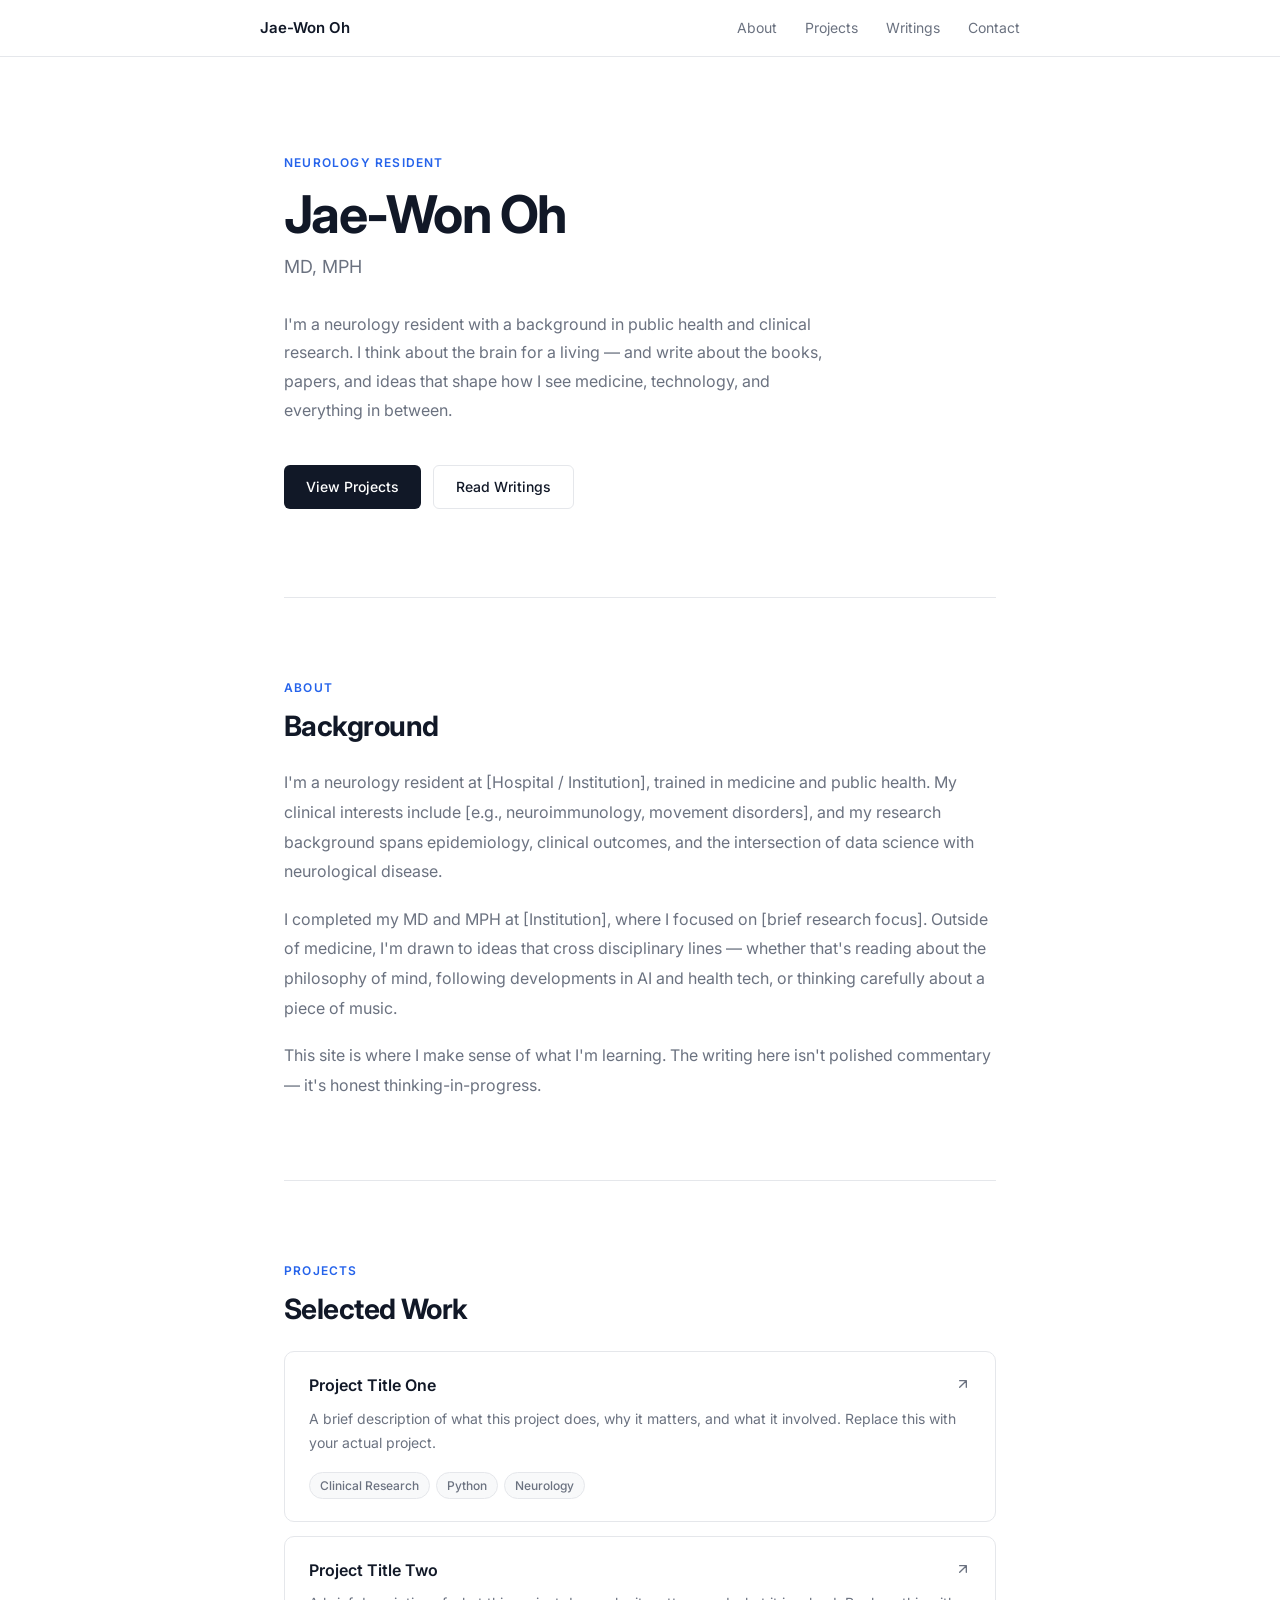
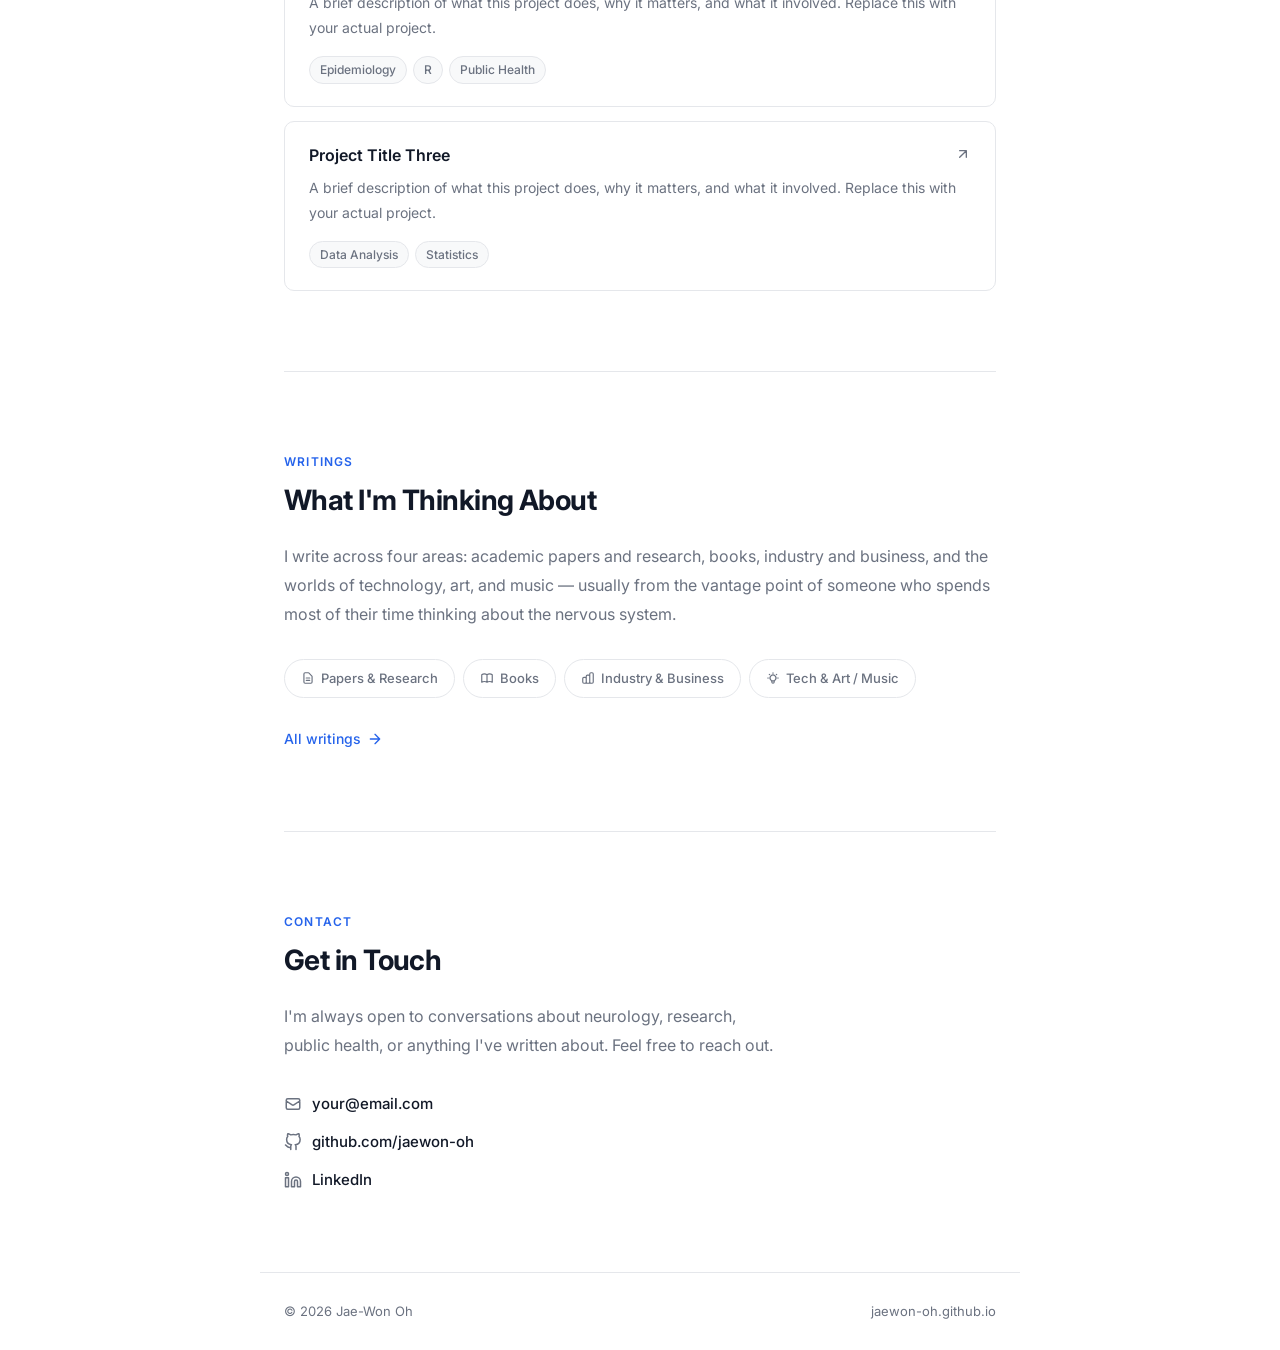
==== index.html @ 07d34c9f "Initial site launch Co-Authored-By: Claude Sonnet 4.6 <noreply@anthropic.com>" ====
<!DOCTYPE html>
<html lang="en">
<head>
  <meta charset="UTF-8">
  <meta name="viewport" content="width=device-width, initial-scale=1.0">
  <title>Jae-Won Oh — Neurology Resident</title>
  <meta name="description" content="Personal website of Jae-Won Oh, MD, MPH — Neurology Resident. Writing about medicine, research, and ideas.">
  <link rel="preconnect" href="https://fonts.googleapis.com">
  <link rel="preconnect" href="https://fonts.gstatic.com" crossorigin>
  <link href="https://fonts.googleapis.com/css2?family=Inter:wght@400;500;600;700&display=swap" rel="stylesheet">
  <link rel="stylesheet" href="css/style.css">
</head>
<body>

  <!-- ===== Navigation ===== -->
  <nav>
    <div class="nav-inner">
      <a href="#hero" class="nav-name">Jae-Won Oh</a>
      <ul class="nav-links">
        <li><a href="#about">About</a></li>
        <li><a href="#projects">Projects</a></li>
        <li><a href="writings/">Writings</a></li>
        <li><a href="#contact">Contact</a></li>
      </ul>
    </div>
  </nav>

  <main>

    <!-- ===== Hero ===== -->
    <section id="hero">
      <p class="hero-label">Neurology Resident</p>
      <h1 class="hero-name">Jae-Won Oh</h1>
      <p class="hero-title">MD, MPH</p>
      <p class="hero-bio">
        I'm a neurology resident with a background in public health and clinical research.
        I think about the brain for a living — and write about the books, papers, and ideas
        that shape how I see medicine, technology, and everything in between.
      </p>
      <div class="hero-links">
        <a href="#projects" class="btn btn-primary">View Projects</a>
        <a href="writings/" class="btn btn-secondary">Read Writings</a>
      </div>
    </section>

    <!-- ===== About ===== -->
    <section id="about">
      <p class="section-label">About</p>
      <h2 class="section-title">Background</h2>
      <div class="about-text">
        <p>
          I'm a neurology resident at [Hospital / Institution], trained in medicine and public health.
          My clinical interests include [e.g., neuroimmunology, movement disorders], and my research
          background spans epidemiology, clinical outcomes, and the intersection of data science
          with neurological disease.
        </p>
        <p>
          I completed my MD and MPH at [Institution], where I focused on [brief research focus].
          Outside of medicine, I'm drawn to ideas that cross disciplinary lines — whether that's
          reading about the philosophy of mind, following developments in AI and health tech,
          or thinking carefully about a piece of music.
        </p>
        <p>
          This site is where I make sense of what I'm learning. The writing here isn't polished
          commentary — it's honest thinking-in-progress.
        </p>
      </div>
    </section>

    <!-- ===== Projects ===== -->
    <section id="projects">
      <p class="section-label">Projects</p>
      <h2 class="section-title">Selected Work</h2>
      <div class="projects-grid">

        <a href="#" class="project-card">
          <div class="project-header">
            <span class="project-title">Project Title One</span>
            <svg class="project-arrow" width="16" height="16" viewBox="0 0 24 24" fill="none"
              stroke="currentColor" stroke-width="2" stroke-linecap="round" stroke-linejoin="round">
              <path d="M7 17L17 7M17 7H7M17 7v10"/>
            </svg>
          </div>
          <p class="project-desc">
            A brief description of what this project does, why it matters, and what it involved.
            Replace this with your actual project.
          </p>
          <div class="project-tags">
            <span class="tag">Clinical Research</span>
            <span class="tag">Python</span>
            <span class="tag">Neurology</span>
          </div>
        </a>

        <a href="#" class="project-card">
          <div class="project-header">
            <span class="project-title">Project Title Two</span>
            <svg class="project-arrow" width="16" height="16" viewBox="0 0 24 24" fill="none"
              stroke="currentColor" stroke-width="2" stroke-linecap="round" stroke-linejoin="round">
              <path d="M7 17L17 7M17 7H7M17 7v10"/>
            </svg>
          </div>
          <p class="project-desc">
            A brief description of what this project does, why it matters, and what it involved.
            Replace this with your actual project.
          </p>
          <div class="project-tags">
            <span class="tag">Epidemiology</span>
            <span class="tag">R</span>
            <span class="tag">Public Health</span>
          </div>
        </a>

        <a href="#" class="project-card">
          <div class="project-header">
            <span class="project-title">Project Title Three</span>
            <svg class="project-arrow" width="16" height="16" viewBox="0 0 24 24" fill="none"
              stroke="currentColor" stroke-width="2" stroke-linecap="round" stroke-linejoin="round">
              <path d="M7 17L17 7M17 7H7M17 7v10"/>
            </svg>
          </div>
          <p class="project-desc">
            A brief description of what this project does, why it matters, and what it involved.
            Replace this with your actual project.
          </p>
          <div class="project-tags">
            <span class="tag">Data Analysis</span>
            <span class="tag">Statistics</span>
          </div>
        </a>

      </div>
    </section>

    <!-- ===== Writings Preview ===== -->
    <section id="writings">
      <p class="section-label">Writings</p>
      <h2 class="section-title">What I'm Thinking About</h2>
      <p class="writings-intro">
        I write across four areas: academic papers and research, books, industry and business,
        and the worlds of technology, art, and music — usually from the vantage point of
        someone who spends most of their time thinking about the nervous system.
      </p>
      <div class="category-chips">
        <a href="writings/?cat=papers" class="category-chip">
          <svg width="14" height="14" viewBox="0 0 24 24" fill="none" stroke="currentColor"
            stroke-width="2" stroke-linecap="round" stroke-linejoin="round">
            <path d="M9 12h6m-6 4h6m2 5H7a2 2 0 01-2-2V5a2 2 0 012-2h5.586a1 1 0 01.707.293l5.414 5.414a1 1 0 01.293.707V19a2 2 0 01-2 2z"/>
          </svg>
          Papers &amp; Research
        </a>
        <a href="writings/?cat=books" class="category-chip">
          <svg width="14" height="14" viewBox="0 0 24 24" fill="none" stroke="currentColor"
            stroke-width="2" stroke-linecap="round" stroke-linejoin="round">
            <path d="M12 6.253v13m0-13C10.832 5.477 9.246 5 7.5 5S4.168 5.477 3 6.253v13C4.168 18.477 5.754 18 7.5 18s3.332.477 4.5 1.253m0-13C13.168 5.477 14.754 5 16.5 5c1.747 0 3.332.477 4.5 1.253v13C19.832 18.477 18.247 18 16.5 18c-1.746 0-3.332.477-4.5 1.253"/>
          </svg>
          Books
        </a>
        <a href="writings/?cat=industry" class="category-chip">
          <svg width="14" height="14" viewBox="0 0 24 24" fill="none" stroke="currentColor"
            stroke-width="2" stroke-linecap="round" stroke-linejoin="round">
            <path d="M9 19v-6a2 2 0 00-2-2H5a2 2 0 00-2 2v6a2 2 0 002 2h2a2 2 0 002-2zm0 0V9a2 2 0 012-2h2a2 2 0 012 2v10m-6 0a2 2 0 002 2h2a2 2 0 002-2m0 0V5a2 2 0 012-2h2a2 2 0 012 2v14a2 2 0 01-2 2h-2a2 2 0 01-2-2z"/>
          </svg>
          Industry &amp; Business
        </a>
        <a href="writings/?cat=tech-art" class="category-chip">
          <svg width="14" height="14" viewBox="0 0 24 24" fill="none" stroke="currentColor"
            stroke-width="2" stroke-linecap="round" stroke-linejoin="round">
            <path d="M9.663 17h4.673M12 3v1m6.364 1.636l-.707.707M21 12h-1M4 12H3m3.343-5.657l-.707-.707m2.828 9.9a5 5 0 117.072 0l-.548.547A3.374 3.374 0 0014 18.469V19a2 2 0 11-4 0v-.531c0-.895-.356-1.754-.988-2.386l-.548-.547z"/>
          </svg>
          Tech &amp; Art / Music
        </a>
      </div>
      <a href="writings/" class="see-all-link">
        All writings
        <svg width="16" height="16" viewBox="0 0 24 24" fill="none" stroke="currentColor"
          stroke-width="2" stroke-linecap="round" stroke-linejoin="round">
          <path d="M5 12h14M12 5l7 7-7 7"/>
        </svg>
      </a>
    </section>

    <!-- ===== Contact ===== -->
    <section id="contact">
      <p class="section-label">Contact</p>
      <h2 class="section-title">Get in Touch</h2>
      <p class="contact-intro">
        I'm always open to conversations about neurology, research, public health,
        or anything I've written about. Feel free to reach out.
      </p>
      <div class="contact-links">
        <a href="mailto:your@email.com" class="contact-link">
          <svg width="18" height="18" viewBox="0 0 24 24" fill="none" stroke="currentColor"
            stroke-width="2" stroke-linecap="round" stroke-linejoin="round">
            <path d="M3 8l7.89 5.26a2 2 0 002.22 0L21 8M5 19h14a2 2 0 002-2V7a2 2 0 00-2-2H5a2 2 0 00-2 2v10a2 2 0 002 2z"/>
          </svg>
          your@email.com
        </a>
        <a href="https://github.com/jaewon-oh" target="_blank" rel="noopener" class="contact-link">
          <svg width="18" height="18" viewBox="0 0 24 24" fill="none" stroke="currentColor"
            stroke-width="2" stroke-linecap="round" stroke-linejoin="round">
            <path d="M9 19c-5 1.5-5-2.5-7-3m14 6v-3.87a3.37 3.37 0 00-.94-2.61c3.14-.35 6.44-1.54 6.44-7A5.44 5.44 0 0020 4.77 5.07 5.07 0 0019.91 1S18.73.65 16 2.48a13.38 13.38 0 00-7 0C6.27.65 5.09 1 5.09 1A5.07 5.07 0 005 4.77a5.44 5.44 0 00-1.5 3.78c0 5.42 3.3 6.61 6.44 7A3.37 3.37 0 009 18.13V22"/>
          </svg>
          github.com/jaewon-oh
        </a>
        <a href="https://linkedin.com/in/your-profile" target="_blank" rel="noopener" class="contact-link">
          <svg width="18" height="18" viewBox="0 0 24 24" fill="none" stroke="currentColor"
            stroke-width="2" stroke-linecap="round" stroke-linejoin="round">
            <path d="M16 8a6 6 0 016 6v7h-4v-7a2 2 0 00-2-2 2 2 0 00-2 2v7h-4v-7a6 6 0 016-6z"/>
            <rect x="2" y="9" width="4" height="12"/>
            <circle cx="4" cy="4" r="2"/>
          </svg>
          LinkedIn
        </a>
      </div>
    </section>

  </main>

  <footer>
    <span>© 2026 Jae-Won Oh</span>
    <a href="https://jaewon-oh.github.io">jaewon-oh.github.io</a>
  </footer>

  <script src="js/main.js"></script>
</body>
</html>
---- css/style.css ----
/* =========================================
   Reset & Variables
   ========================================= */
*, *::before, *::after {
  box-sizing: border-box;
  margin: 0;
  padding: 0;
}

:root {
  --bg: #ffffff;
  --bg-alt: #f8f9fa;
  --text: #111827;
  --text-muted: #6b7280;
  --accent: #2563eb;
  --border: #e5e7eb;
  --max-width: 760px;
}

html {
  scroll-behavior: smooth;
}

body {
  font-family: 'Inter', -apple-system, BlinkMacSystemFont, 'Segoe UI', sans-serif;
  background: var(--bg);
  color: var(--text);
  font-size: 16px;
  line-height: 1.6;
  -webkit-font-smoothing: antialiased;
}

/* =========================================
   Navigation
   ========================================= */
nav {
  position: sticky;
  top: 0;
  z-index: 100;
  background: rgba(255, 255, 255, 0.92);
  backdrop-filter: blur(10px);
  -webkit-backdrop-filter: blur(10px);
  border-bottom: 1px solid var(--border);
  padding: 0 24px;
}

.nav-inner {
  max-width: var(--max-width);
  margin: 0 auto;
  display: flex;
  align-items: center;
  justify-content: space-between;
  height: 56px;
}

.nav-name {
  font-weight: 600;
  font-size: 15px;
  color: var(--text);
  text-decoration: none;
  letter-spacing: -0.01em;
}

.nav-links {
  display: flex;
  gap: 28px;
  list-style: none;
}

.nav-links a {
  font-size: 14px;
  color: var(--text-muted);
  text-decoration: none;
  transition: color 0.15s;
}

.nav-links a:hover,
.nav-links a.active {
  color: var(--text);
}

/* =========================================
   Page Container
   ========================================= */
main {
  max-width: var(--max-width);
  margin: 0 auto;
  padding: 0 24px;
}

section {
  padding: 80px 0;
  border-bottom: 1px solid var(--border);
}

section:last-child {
  border-bottom: none;
}

/* =========================================
   Hero
   ========================================= */
#hero {
  padding-top: 96px;
  padding-bottom: 88px;
}

.hero-label {
  font-size: 12px;
  font-weight: 600;
  color: var(--accent);
  text-transform: uppercase;
  letter-spacing: 0.1em;
  margin-bottom: 16px;
}

.hero-name {
  font-size: 52px;
  font-weight: 700;
  line-height: 1.05;
  letter-spacing: -0.03em;
  margin-bottom: 10px;
  color: var(--text);
}

.hero-title {
  font-size: 18px;
  font-weight: 400;
  color: var(--text-muted);
  margin-bottom: 28px;
}

.hero-bio {
  font-size: 16px;
  color: var(--text-muted);
  max-width: 540px;
  line-height: 1.8;
  margin-bottom: 40px;
}

.hero-links {
  display: flex;
  gap: 12px;
  flex-wrap: wrap;
}

/* =========================================
   Buttons
   ========================================= */
.btn {
  display: inline-flex;
  align-items: center;
  gap: 6px;
  padding: 10px 22px;
  border-radius: 6px;
  font-size: 14px;
  font-weight: 500;
  text-decoration: none;
  transition: all 0.15s;
  cursor: pointer;
  border: none;
}

.btn-primary {
  background: var(--text);
  color: #fff;
}

.btn-primary:hover {
  background: #1f2937;
}

.btn-secondary {
  background: transparent;
  color: var(--text);
  border: 1px solid var(--border);
}

.btn-secondary:hover {
  border-color: #9ca3af;
  background: var(--bg-alt);
}

/* =========================================
   Section Labels & Titles
   ========================================= */
.section-label {
  font-size: 12px;
  font-weight: 600;
  color: var(--accent);
  text-transform: uppercase;
  letter-spacing: 0.1em;
  margin-bottom: 12px;
}

.section-title {
  font-size: 28px;
  font-weight: 700;
  letter-spacing: -0.02em;
  margin-bottom: 24px;
  line-height: 1.25;
}

/* =========================================
   About
   ========================================= */
.about-text p {
  font-size: 16px;
  color: var(--text-muted);
  line-height: 1.85;
  margin-bottom: 18px;
}

.about-text p:last-child {
  margin-bottom: 0;
}

/* =========================================
   Projects
   ========================================= */
.projects-grid {
  display: flex;
  flex-direction: column;
  gap: 14px;
}

.project-card {
  display: block;
  border: 1px solid var(--border);
  border-radius: 10px;
  padding: 22px 24px;
  text-decoration: none;
  color: inherit;
  transition: border-color 0.15s, box-shadow 0.15s;
}

.project-card:hover {
  border-color: #9ca3af;
  box-shadow: 0 2px 10px rgba(0, 0, 0, 0.06);
}

.project-header {
  display: flex;
  align-items: flex-start;
  justify-content: space-between;
  gap: 12px;
  margin-bottom: 10px;
}

.project-title {
  font-size: 16px;
  font-weight: 600;
  color: var(--text);
  line-height: 1.4;
}

.project-arrow {
  color: var(--text-muted);
  flex-shrink: 0;
  margin-top: 2px;
  transition: transform 0.15s;
}

.project-card:hover .project-arrow {
  transform: translate(2px, -2px);
}

.project-desc {
  font-size: 14px;
  color: var(--text-muted);
  line-height: 1.75;
  margin-bottom: 16px;
}

.project-tags {
  display: flex;
  gap: 6px;
  flex-wrap: wrap;
}

.tag {
  font-size: 12px;
  font-weight: 500;
  padding: 3px 10px;
  border-radius: 20px;
  background: var(--bg-alt);
  color: var(--text-muted);
  border: 1px solid var(--border);
}

/* =========================================
   Writings Section (homepage preview)
   ========================================= */
.writings-intro {
  font-size: 16px;
  color: var(--text-muted);
  line-height: 1.8;
  margin-bottom: 30px;
}

.category-chips {
  display: flex;
  gap: 8px;
  flex-wrap: wrap;
  margin-bottom: 28px;
}

.category-chip {
  display: inline-flex;
  align-items: center;
  gap: 6px;
  padding: 8px 16px;
  border: 1px solid var(--border);
  border-radius: 20px;
  font-size: 13px;
  font-weight: 500;
  color: var(--text-muted);
  text-decoration: none;
  background: var(--bg);
  transition: all 0.15s;
  cursor: pointer;
}

.category-chip:hover {
  border-color: var(--text);
  color: var(--text);
}

.see-all-link {
  display: inline-flex;
  align-items: center;
  gap: 6px;
  font-size: 14px;
  font-weight: 500;
  color: var(--accent);
  text-decoration: none;
  transition: gap 0.15s;
}

.see-all-link:hover {
  gap: 10px;
}

/* =========================================
   Contact
   ========================================= */
.contact-intro {
  font-size: 16px;
  color: var(--text-muted);
  line-height: 1.8;
  margin-bottom: 32px;
  max-width: 500px;
}

.contact-links {
  display: flex;
  flex-direction: column;
  gap: 14px;
}

.contact-link {
  display: inline-flex;
  align-items: center;
  gap: 10px;
  font-size: 15px;
  font-weight: 500;
  color: var(--text);
  text-decoration: none;
  width: fit-content;
  transition: color 0.15s;
}

.contact-link:hover {
  color: var(--accent);
}

.contact-link svg {
  color: var(--text-muted);
  flex-shrink: 0;
}

/* =========================================
   Footer
   ========================================= */
footer {
  max-width: var(--max-width);
  margin: 0 auto;
  padding: 28px 24px;
  font-size: 13px;
  color: var(--text-muted);
  display: flex;
  justify-content: space-between;
  align-items: center;
  border-top: 1px solid var(--border);
}

footer a {
  color: var(--text-muted);
  text-decoration: none;
  transition: color 0.15s;
}

footer a:hover {
  color: var(--text);
}

/* =========================================
   Writings Page
   ========================================= */
.page-header {
  padding: 64px 0 48px;
  border-bottom: 1px solid var(--border);
}

.page-title {
  font-size: 40px;
  font-weight: 700;
  letter-spacing: -0.03em;
  margin-bottom: 12px;
}

.page-subtitle {
  font-size: 16px;
  color: var(--text-muted);
  line-height: 1.75;
  max-width: 520px;
}

.filter-bar {
  padding: 0;
  border-bottom: 1px solid var(--border);
  overflow-x: auto;
  -webkit-overflow-scrolling: touch;
  scrollbar-width: none;
  display: flex;
}

.filter-bar::-webkit-scrollbar {
  display: none;
}

.filter-tab {
  padding: 14px 18px;
  font-size: 13px;
  font-weight: 500;
  color: var(--text-muted);
  background: none;
  border: none;
  cursor: pointer;
  white-space: nowrap;
  border-bottom: 2px solid transparent;
  margin-bottom: -1px;
  transition: color 0.15s, border-color 0.15s;
  font-family: inherit;
}

.filter-tab:hover {
  color: var(--text);
}

.filter-tab.active {
  color: var(--text);
  border-bottom-color: var(--text);
}

.post-list {
  display: flex;
  flex-direction: column;
}

.post-item {
  display: block;
  padding: 30px 0;
  border-bottom: 1px solid var(--border);
  text-decoration: none;
  color: inherit;
}

.post-item:last-child {
  border-bottom: none;
}

.post-meta {
  display: flex;
  align-items: center;
  gap: 10px;
  margin-bottom: 10px;
}

.post-category-label {
  font-size: 11px;
  font-weight: 600;
  text-transform: uppercase;
  letter-spacing: 0.08em;
  color: var(--accent);
}

.post-dot {
  color: var(--border);
  font-size: 12px;
}

.post-date {
  font-size: 13px;
  color: var(--text-muted);
}

.post-title {
  font-size: 19px;
  font-weight: 600;
  letter-spacing: -0.02em;
  line-height: 1.4;
  margin-bottom: 10px;
  color: var(--text);
  transition: color 0.15s;
}

.post-item:hover .post-title {
  color: var(--accent);
}

.post-excerpt {
  font-size: 14px;
  color: var(--text-muted);
  line-height: 1.75;
}

.empty-state {
  padding: 60px 0;
  text-align: center;
  color: var(--text-muted);
  font-size: 15px;
}

/* =========================================
   Responsive
   ========================================= */
@media (max-width: 640px) {
  .hero-name {
    font-size: 38px;
  }

  .nav-links {
    gap: 18px;
  }

  .nav-links li:nth-child(3) {
    display: none;
  }

  .page-title {
    font-size: 32px;
  }

  footer {
    flex-direction: column;
    gap: 8px;
    text-align: center;
  }
}
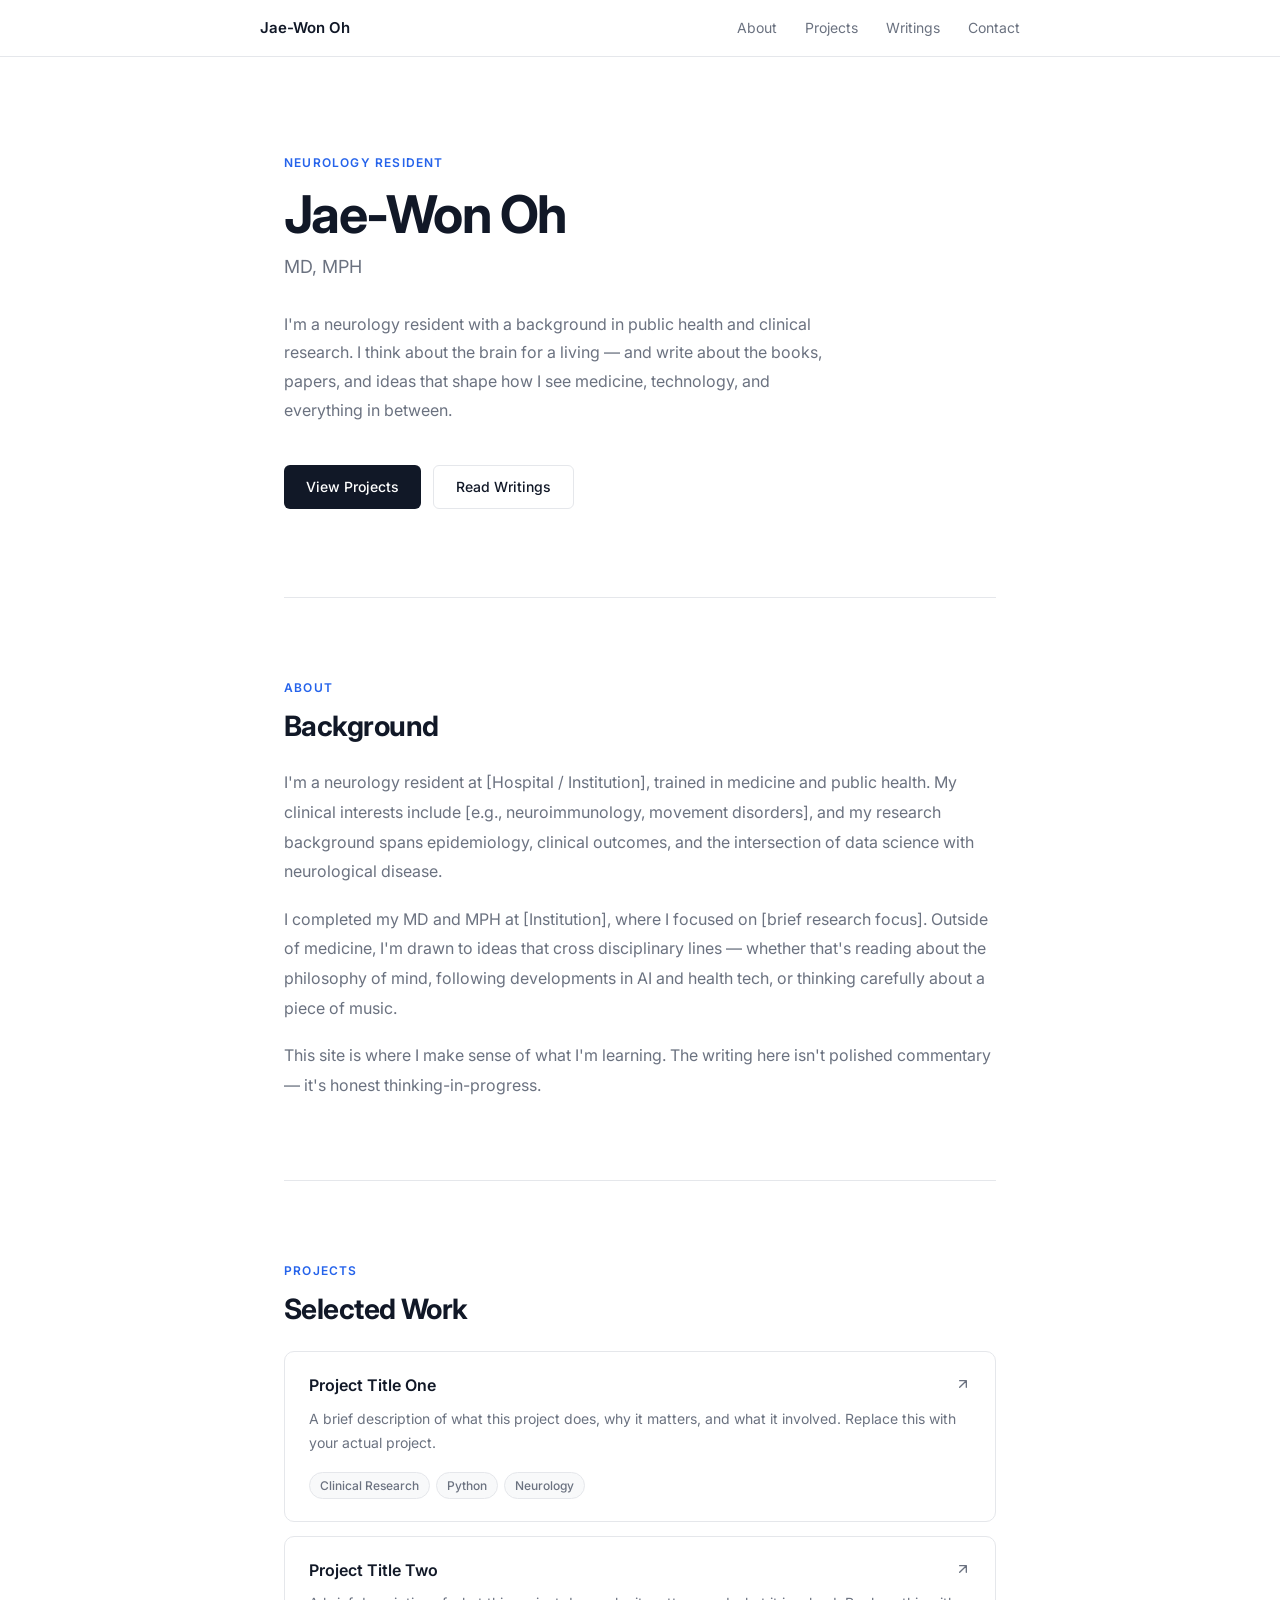
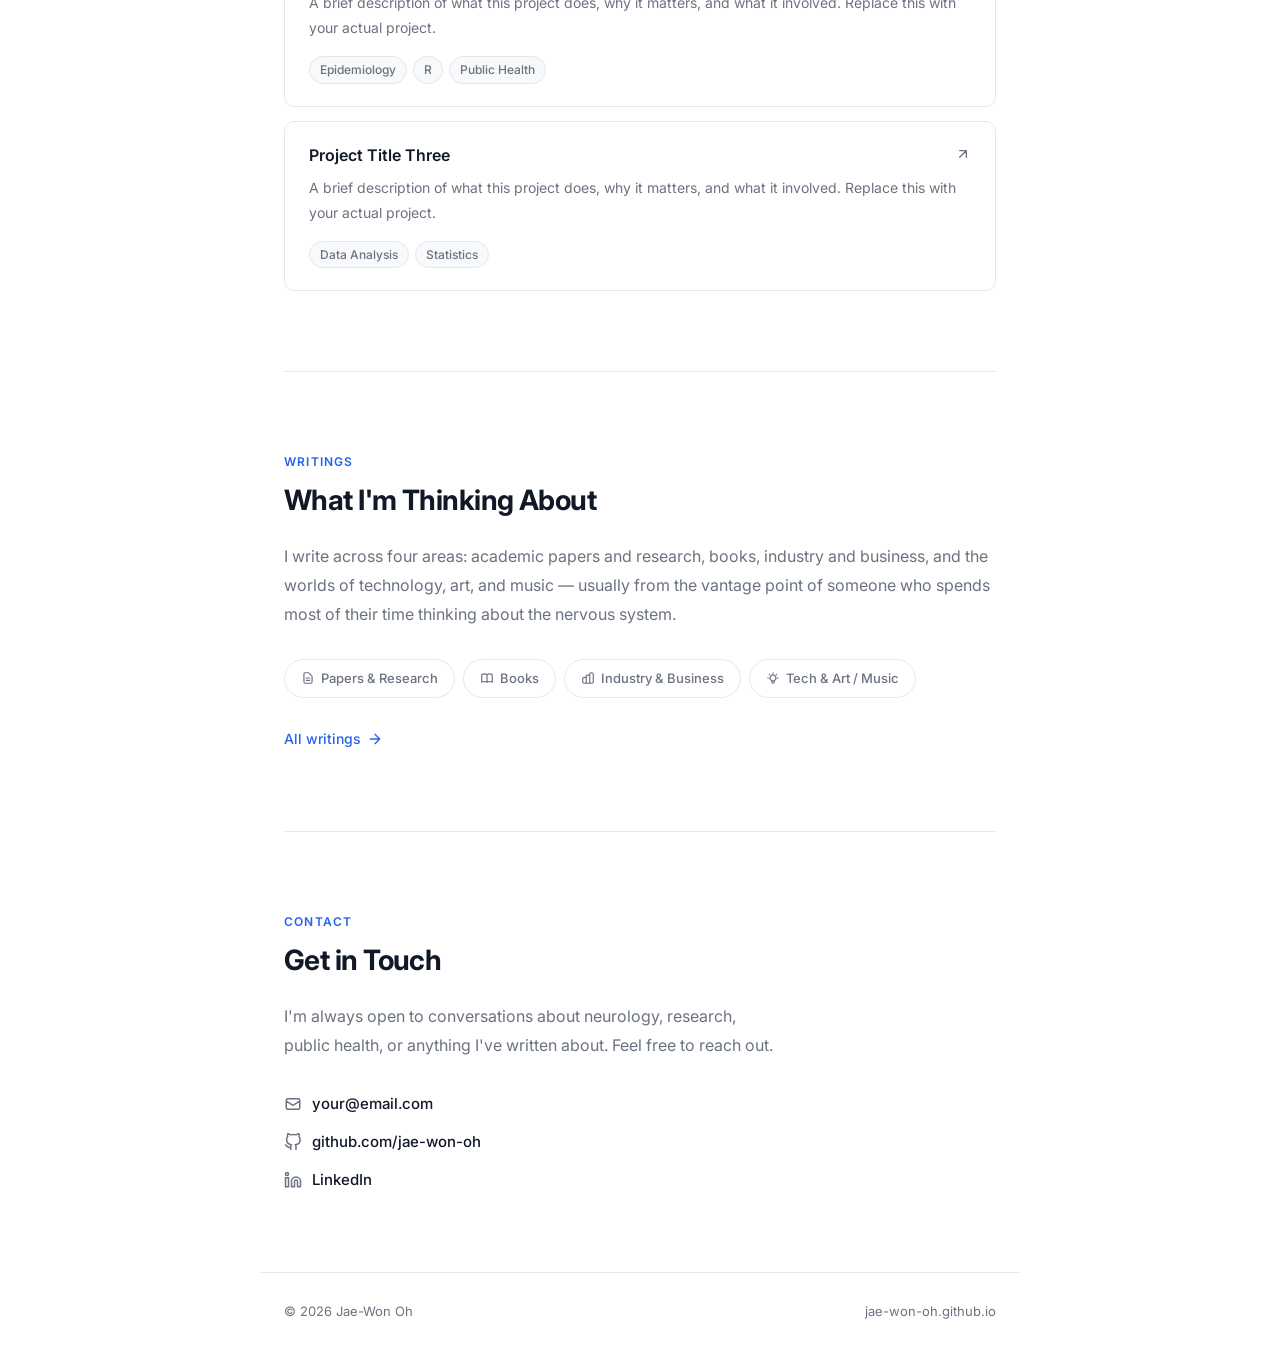
==== commit e168949b: "Update domain to jae-won-oh.github.io Co-Authored-By: Claude Sonnet 4.6 <noreply@anthropic.com>" ====
--- a/index.html
+++ b/index.html
@@ -196,12 +196,12 @@
           </svg>
           your@email.com
         </a>
-        <a href="https://github.com/jaewon-oh" target="_blank" rel="noopener" class="contact-link">
+        <a href="https://github.com/jae-won-oh" target="_blank" rel="noopener" class="contact-link">
           <svg width="18" height="18" viewBox="0 0 24 24" fill="none" stroke="currentColor"
             stroke-width="2" stroke-linecap="round" stroke-linejoin="round">
             <path d="M9 19c-5 1.5-5-2.5-7-3m14 6v-3.87a3.37 3.37 0 00-.94-2.61c3.14-.35 6.44-1.54 6.44-7A5.44 5.44 0 0020 4.77 5.07 5.07 0 0019.91 1S18.73.65 16 2.48a13.38 13.38 0 00-7 0C6.27.65 5.09 1 5.09 1A5.07 5.07 0 005 4.77a5.44 5.44 0 00-1.5 3.78c0 5.42 3.3 6.61 6.44 7A3.37 3.37 0 009 18.13V22"/>
           </svg>
-          github.com/jaewon-oh
+          github.com/jae-won-oh
         </a>
         <a href="https://linkedin.com/in/your-profile" target="_blank" rel="noopener" class="contact-link">
           <svg width="18" height="18" viewBox="0 0 24 24" fill="none" stroke="currentColor"
@@ -219,7 +219,7 @@
 
   <footer>
     <span>© 2026 Jae-Won Oh</span>
-    <a href="https://jaewon-oh.github.io">jaewon-oh.github.io</a>
+    <a href="https://jae-won-oh.github.io">jae-won-oh.github.io</a>
   </footer>
 
   <script src="js/main.js"></script>
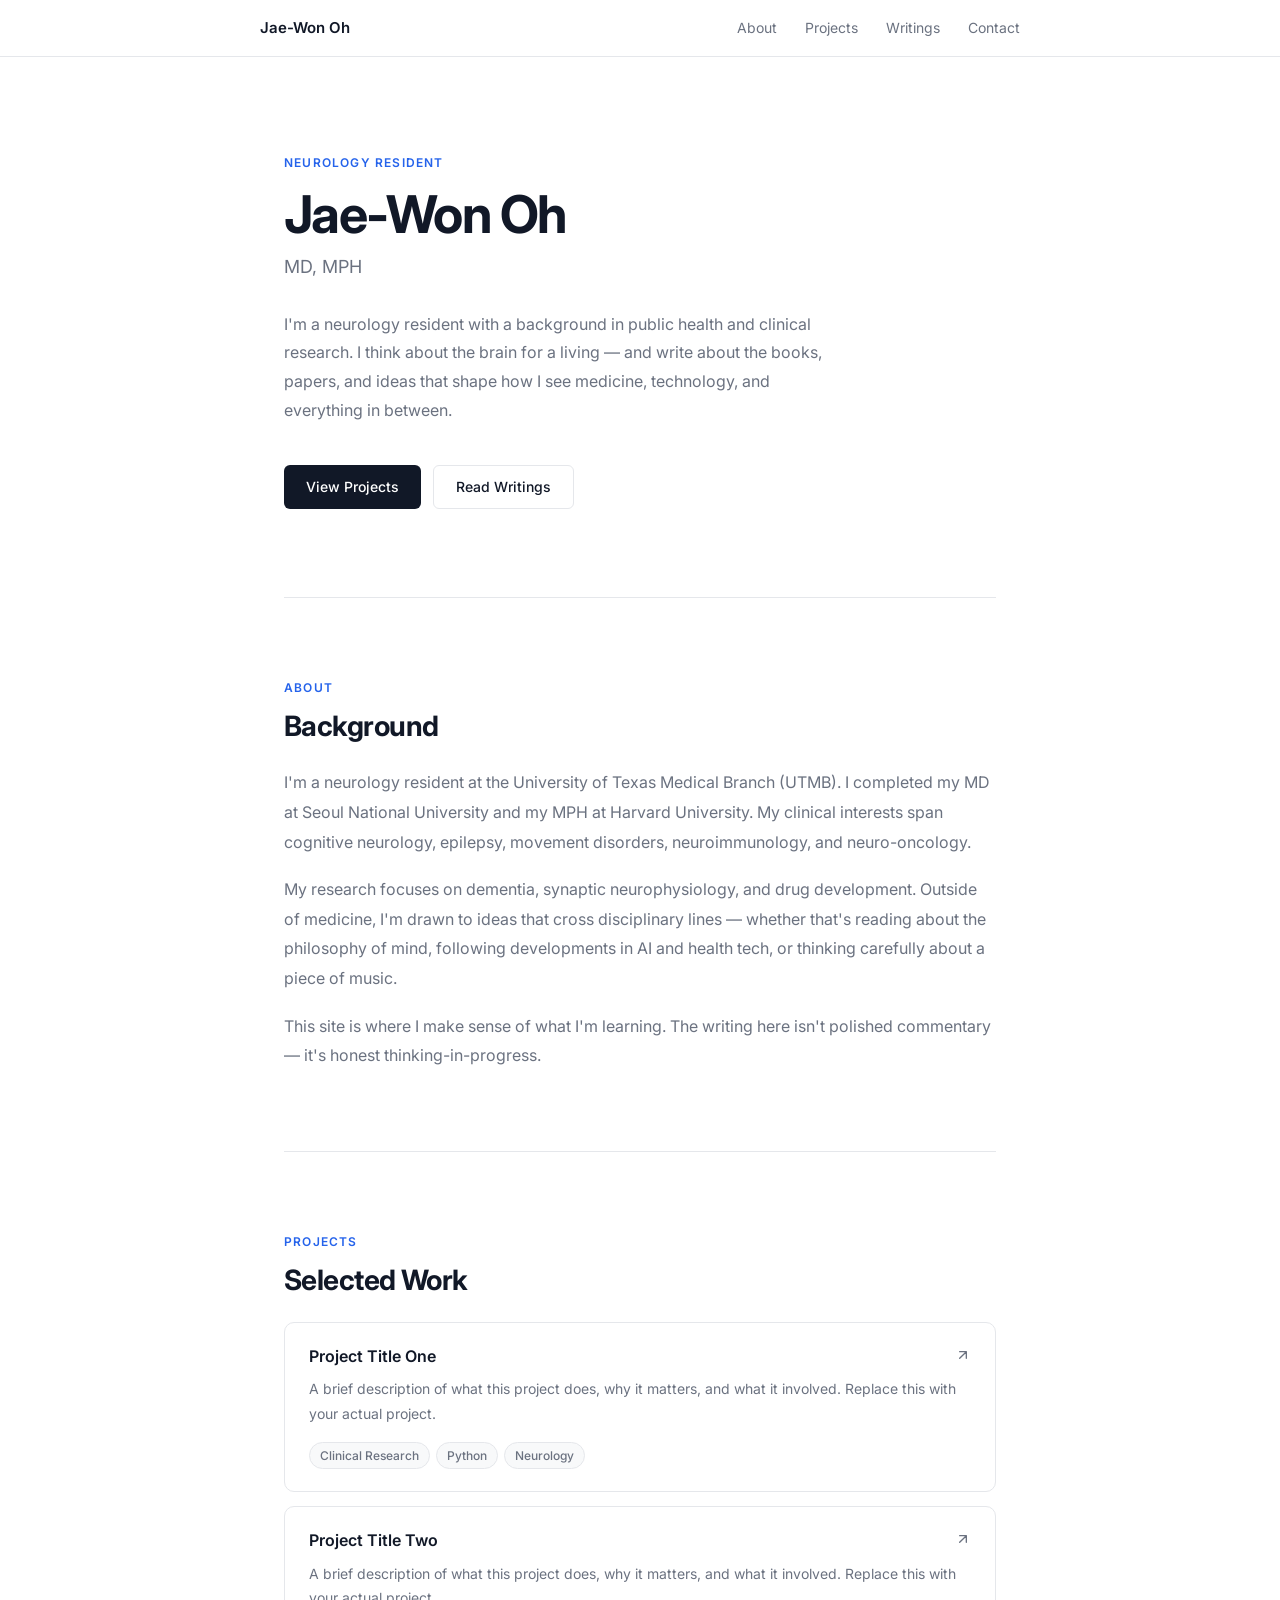
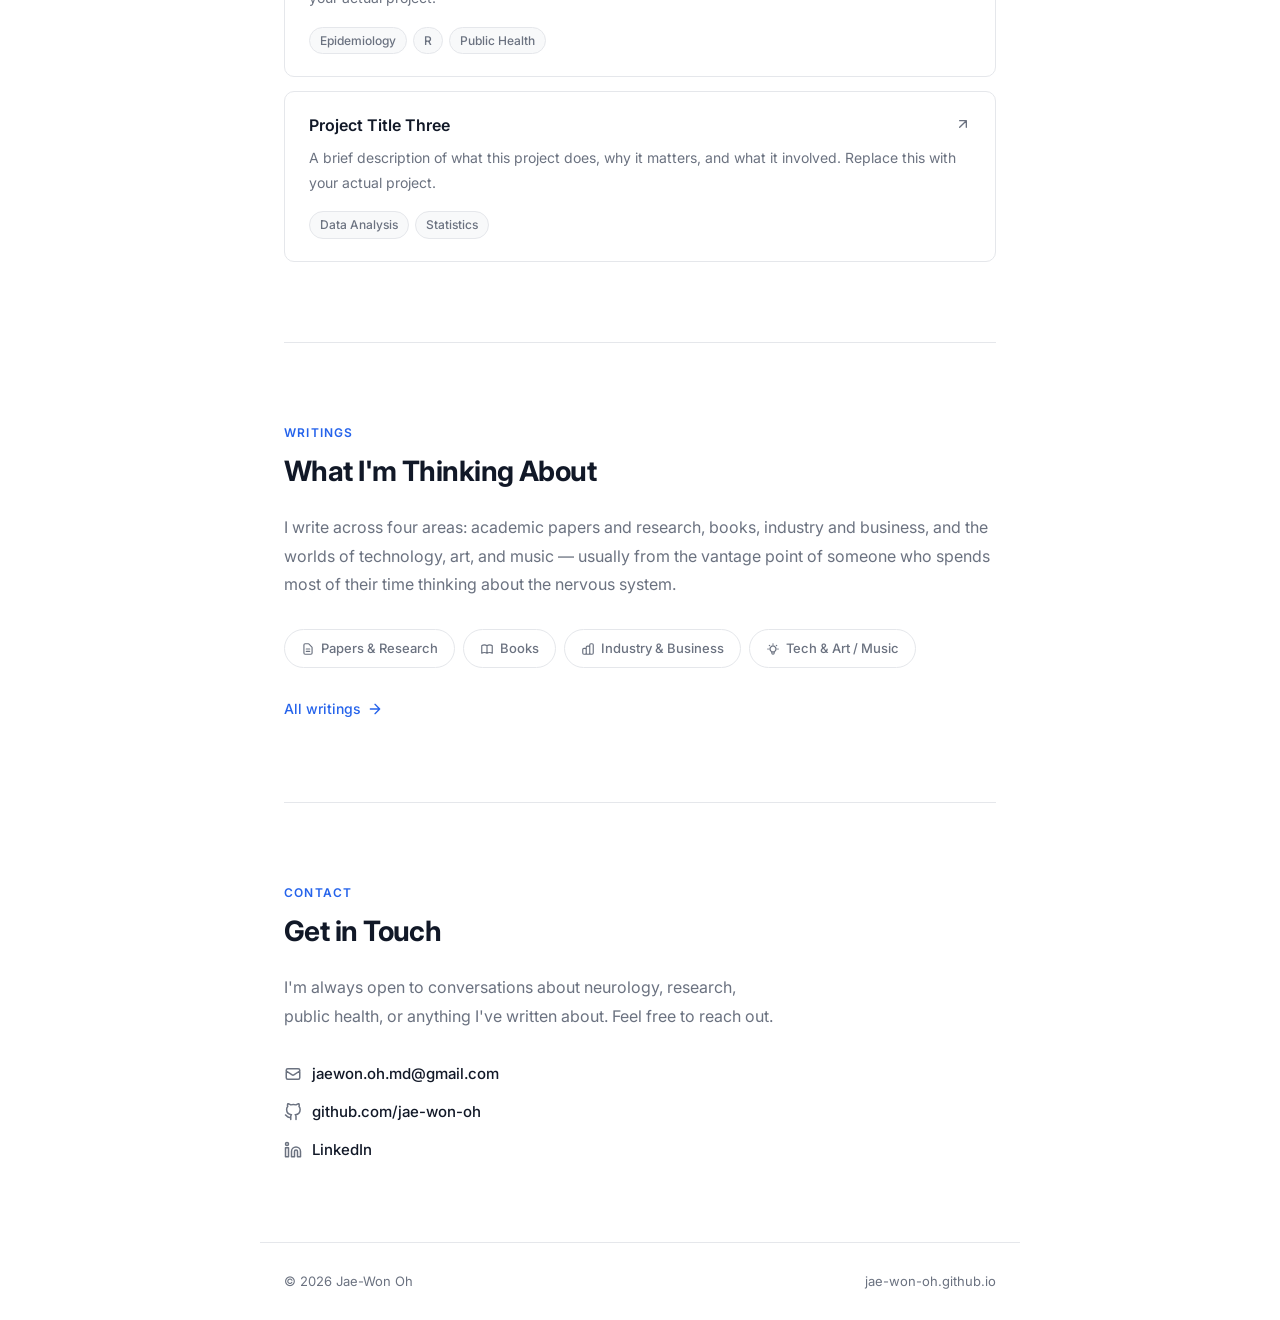
==== commit 6144a722: "Fill in bio, institution, education, email, and LinkedIn Co-Authored-By: Claude Sonnet 4.6 <noreply@" ====
--- a/index.html
+++ b/index.html
@@ -49,13 +49,13 @@
       <h2 class="section-title">Background</h2>
       <div class="about-text">
         <p>
-          I'm a neurology resident at [Hospital / Institution], trained in medicine and public health.
-          My clinical interests include [e.g., neuroimmunology, movement disorders], and my research
-          background spans epidemiology, clinical outcomes, and the intersection of data science
-          with neurological disease.
+          I'm a neurology resident at the University of Texas Medical Branch (UTMB). I completed
+          my MD at Seoul National University and my MPH at Harvard University. My clinical
+          interests span cognitive neurology, epilepsy, movement disorders, neuroimmunology,
+          and neuro-oncology.
         </p>
         <p>
-          I completed my MD and MPH at [Institution], where I focused on [brief research focus].
+          My research focuses on dementia, synaptic neurophysiology, and drug development.
           Outside of medicine, I'm drawn to ideas that cross disciplinary lines — whether that's
           reading about the philosophy of mind, following developments in AI and health tech,
           or thinking carefully about a piece of music.
@@ -189,12 +189,12 @@
         or anything I've written about. Feel free to reach out.
       </p>
       <div class="contact-links">
-        <a href="mailto:your@email.com" class="contact-link">
+        <a href="mailto:jaewon.oh.md@gmail.com" class="contact-link">
           <svg width="18" height="18" viewBox="0 0 24 24" fill="none" stroke="currentColor"
             stroke-width="2" stroke-linecap="round" stroke-linejoin="round">
             <path d="M3 8l7.89 5.26a2 2 0 002.22 0L21 8M5 19h14a2 2 0 002-2V7a2 2 0 00-2-2H5a2 2 0 00-2 2v10a2 2 0 002 2z"/>
           </svg>
-          your@email.com
+          jaewon.oh.md@gmail.com
         </a>
         <a href="https://github.com/jae-won-oh" target="_blank" rel="noopener" class="contact-link">
           <svg width="18" height="18" viewBox="0 0 24 24" fill="none" stroke="currentColor"
@@ -203,7 +203,7 @@
           </svg>
           github.com/jae-won-oh
         </a>
-        <a href="https://linkedin.com/in/your-profile" target="_blank" rel="noopener" class="contact-link">
+        <a href="https://www.linkedin.com/in/jae-won-oh-md" target="_blank" rel="noopener" class="contact-link">
           <svg width="18" height="18" viewBox="0 0 24 24" fill="none" stroke="currentColor"
             stroke-width="2" stroke-linecap="round" stroke-linejoin="round">
             <path d="M16 8a6 6 0 016 6v7h-4v-7a2 2 0 00-2-2 2 2 0 00-2 2v7h-4v-7a6 6 0 016-6z"/>
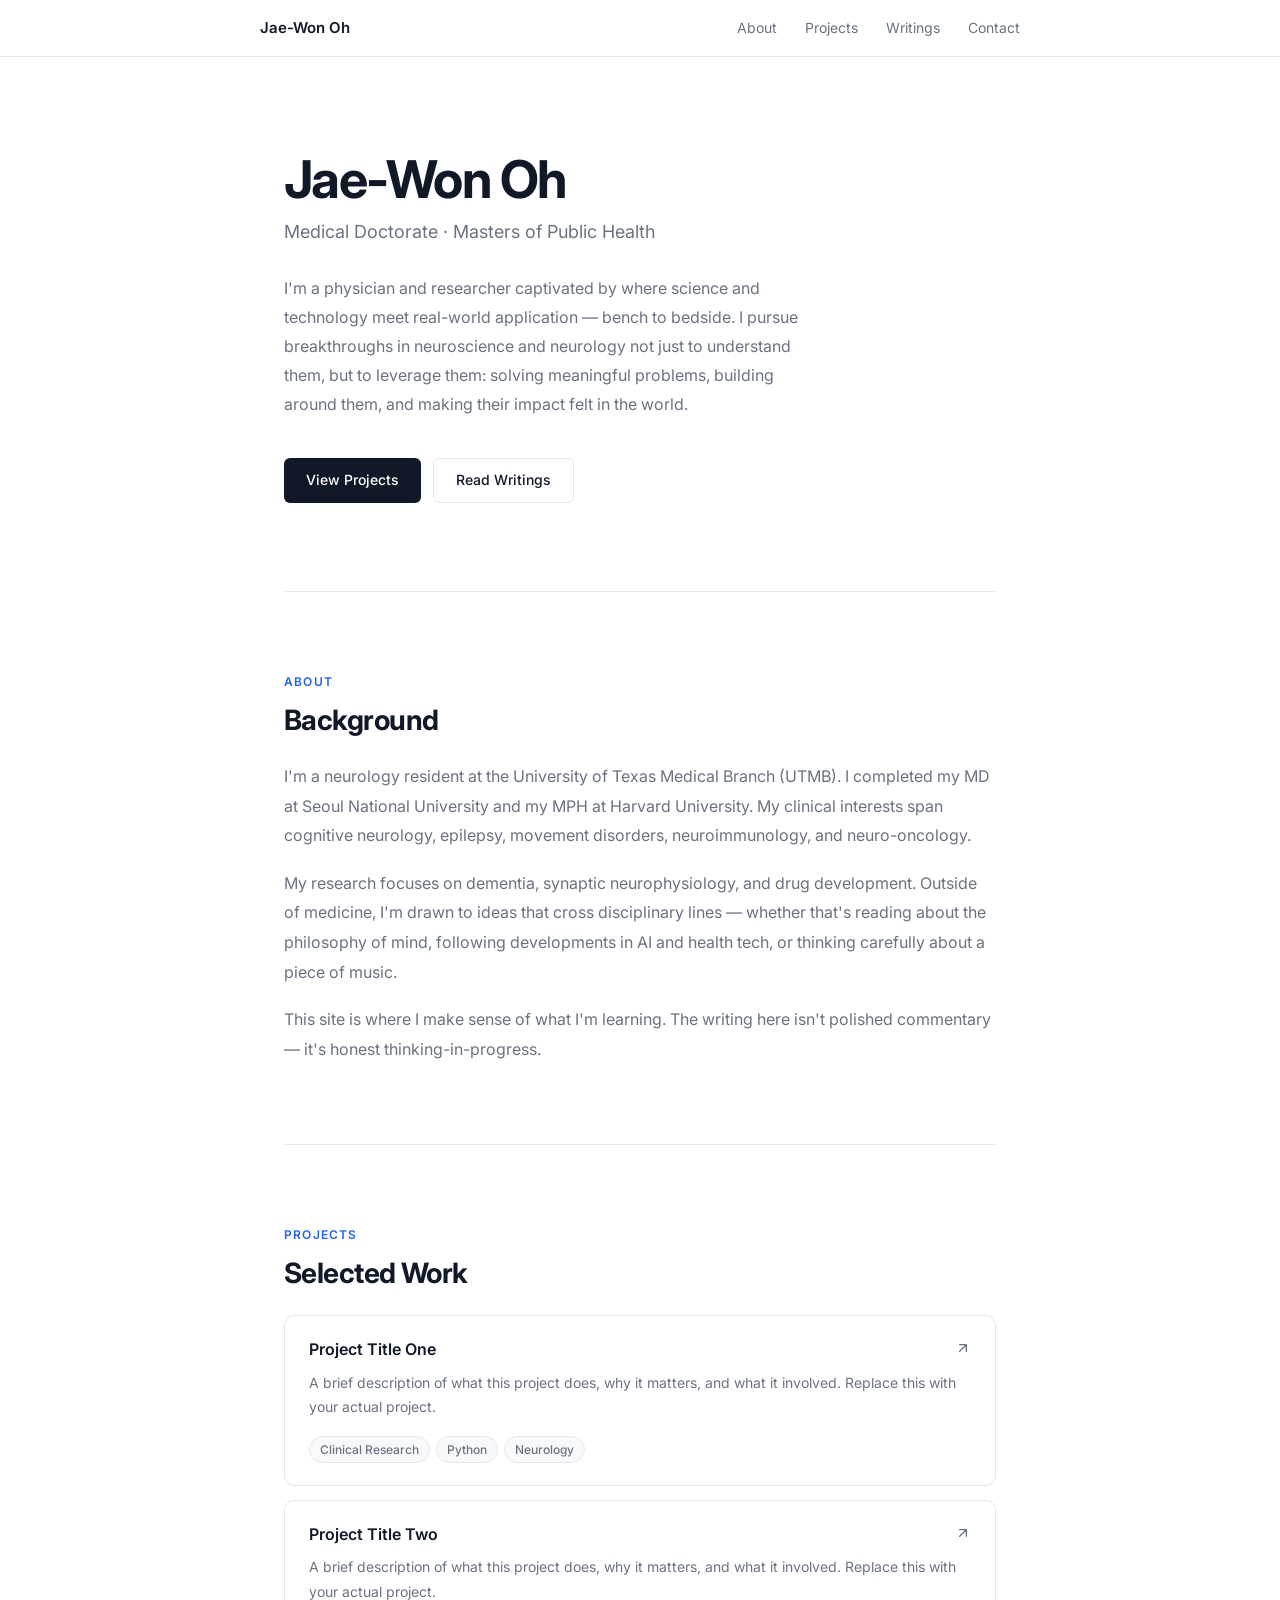
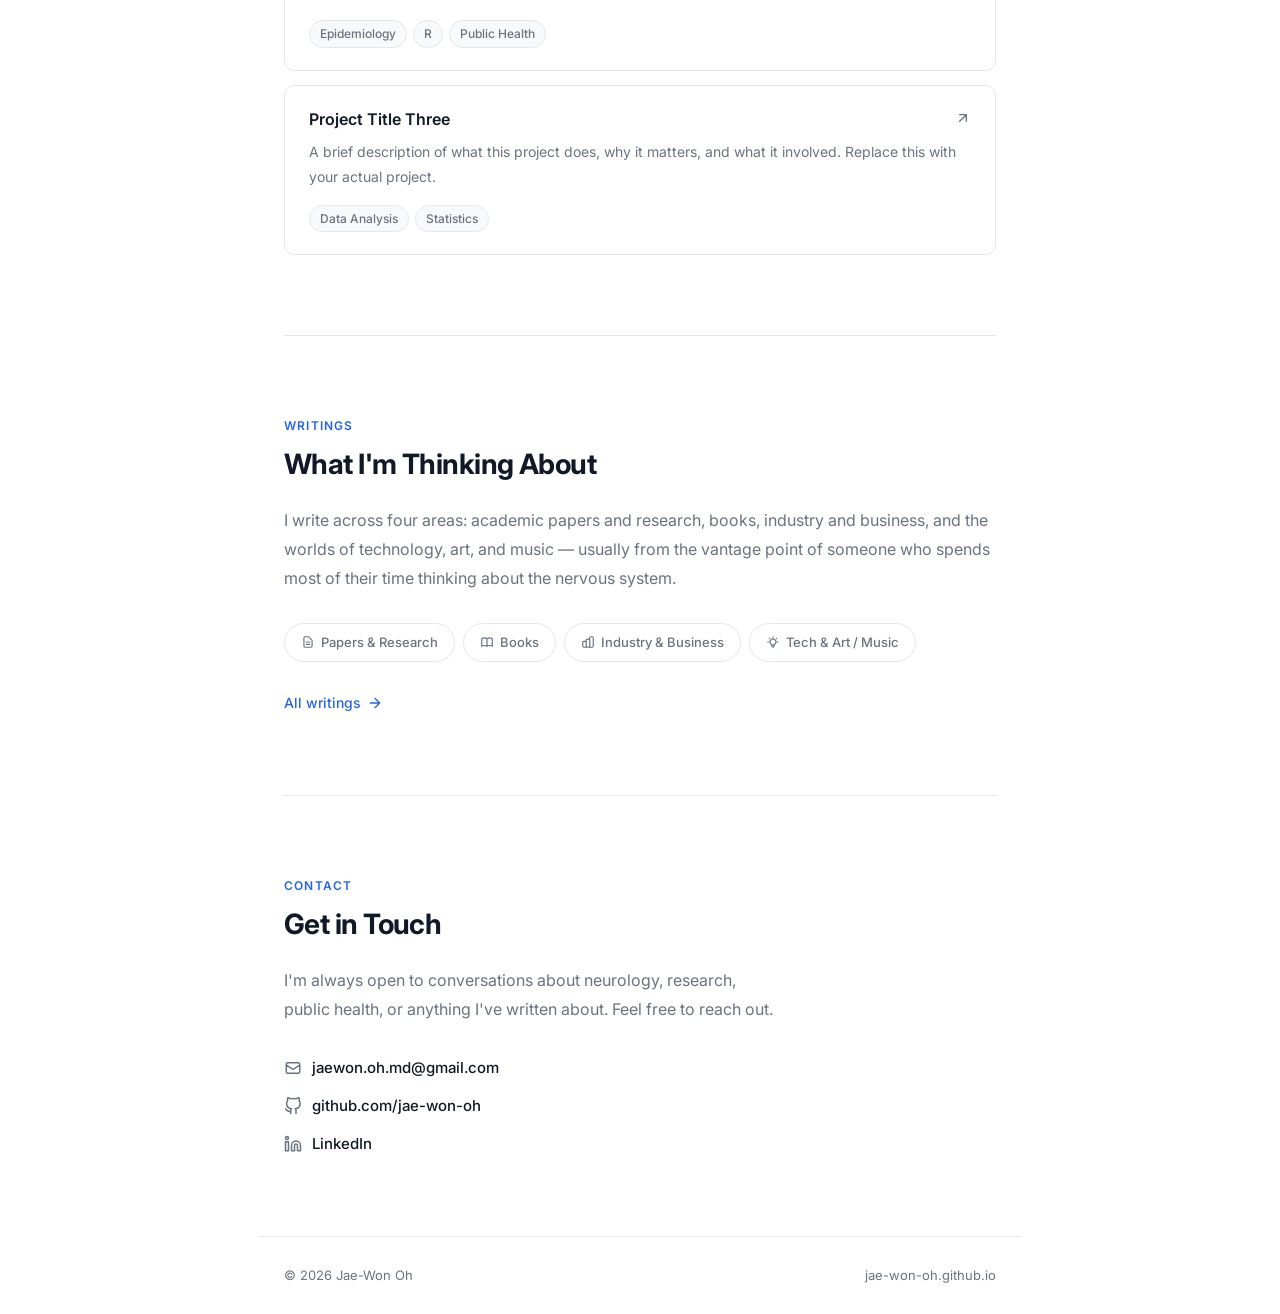
==== commit 69e33dfa: "Revise hero — remove label, expand bio, spell out degrees Co-Authored-By: Claude Sonnet 4.6 <noreply" ====
--- a/index.html
+++ b/index.html
@@ -29,13 +29,13 @@
 
     <!-- ===== Hero ===== -->
     <section id="hero">
-      <p class="hero-label">Neurology Resident</p>
       <h1 class="hero-name">Jae-Won Oh</h1>
-      <p class="hero-title">MD, MPH</p>
+      <p class="hero-title">Medical Doctorate · Masters of Public Health</p>
       <p class="hero-bio">
-        I'm a neurology resident with a background in public health and clinical research.
-        I think about the brain for a living — and write about the books, papers, and ideas
-        that shape how I see medicine, technology, and everything in between.
+        I'm a physician and researcher captivated by where science and technology meet
+        real-world application — bench to bedside. I pursue breakthroughs in neuroscience
+        and neurology not just to understand them, but to leverage them: solving meaningful
+        problems, building around them, and making their impact felt in the world.
       </p>
       <div class="hero-links">
         <a href="#projects" class="btn btn-primary">View Projects</a>
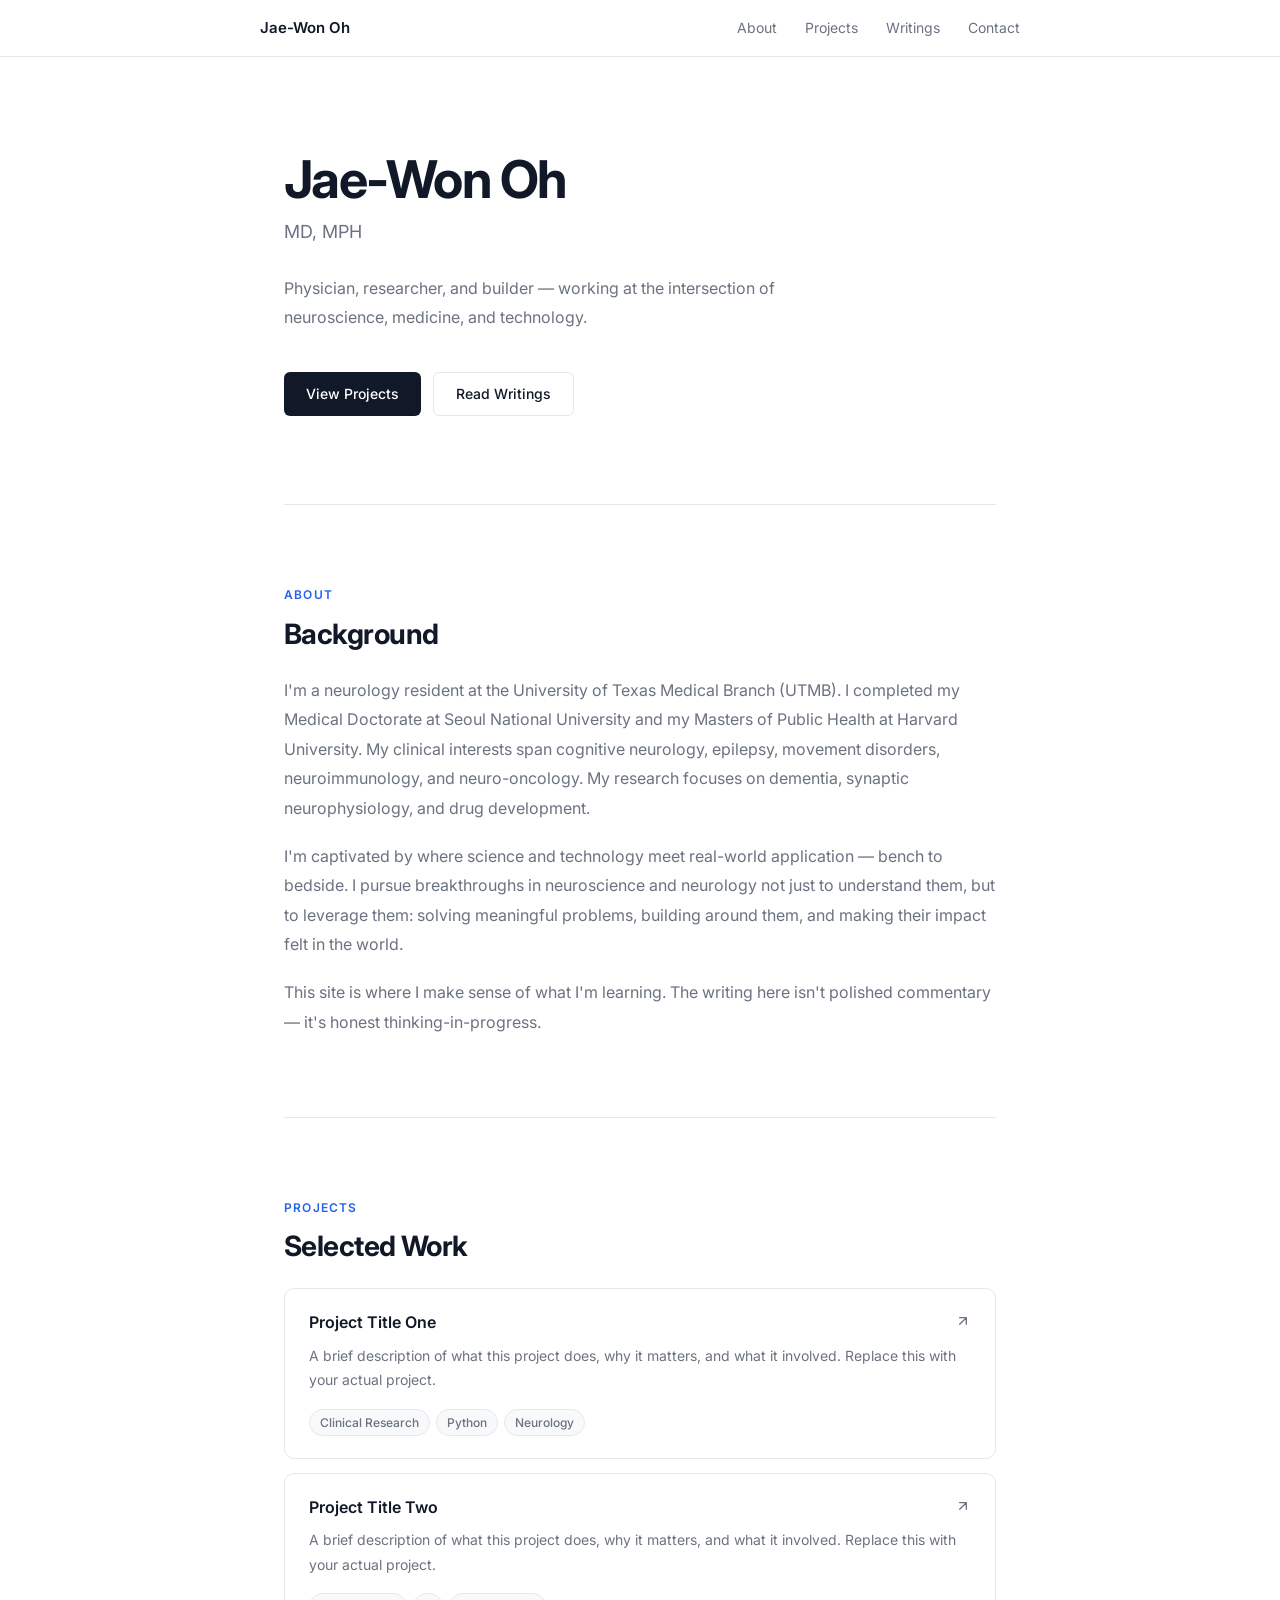
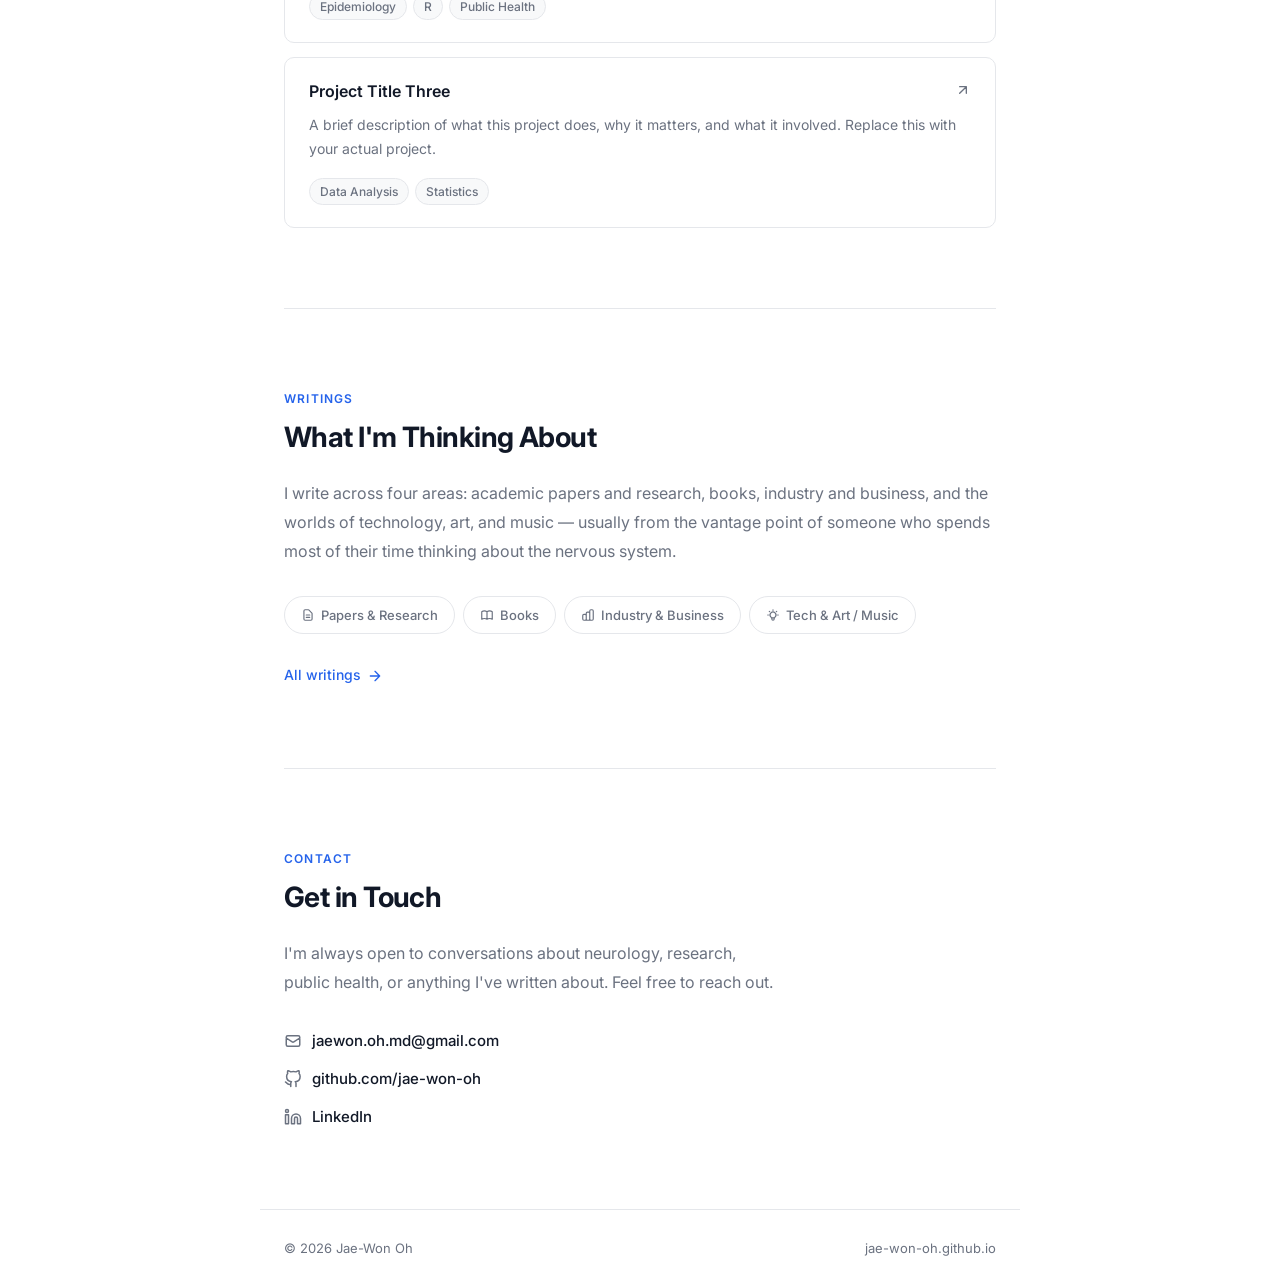
==== commit 4ea8a3e1: "Move interests to About, fix degree abbreviations in bio Co-Authored-By: Claude Sonnet 4.6 <noreply@" ====
--- a/index.html
+++ b/index.html
@@ -30,12 +30,10 @@
     <!-- ===== Hero ===== -->
     <section id="hero">
       <h1 class="hero-name">Jae-Won Oh</h1>
-      <p class="hero-title">Medical Doctorate · Masters of Public Health</p>
+      <p class="hero-title">MD, MPH</p>
       <p class="hero-bio">
-        I'm a physician and researcher captivated by where science and technology meet
-        real-world application — bench to bedside. I pursue breakthroughs in neuroscience
-        and neurology not just to understand them, but to leverage them: solving meaningful
-        problems, building around them, and making their impact felt in the world.
+        Physician, researcher, and builder — working at the intersection of neuroscience,
+        medicine, and technology.
       </p>
       <div class="hero-links">
         <a href="#projects" class="btn btn-primary">View Projects</a>
@@ -50,15 +48,16 @@
       <div class="about-text">
         <p>
           I'm a neurology resident at the University of Texas Medical Branch (UTMB). I completed
-          my MD at Seoul National University and my MPH at Harvard University. My clinical
-          interests span cognitive neurology, epilepsy, movement disorders, neuroimmunology,
-          and neuro-oncology.
+          my Medical Doctorate at Seoul National University and my Masters of Public Health at
+          Harvard University. My clinical interests span cognitive neurology, epilepsy, movement
+          disorders, neuroimmunology, and neuro-oncology. My research focuses on dementia,
+          synaptic neurophysiology, and drug development.
         </p>
         <p>
-          My research focuses on dementia, synaptic neurophysiology, and drug development.
-          Outside of medicine, I'm drawn to ideas that cross disciplinary lines — whether that's
-          reading about the philosophy of mind, following developments in AI and health tech,
-          or thinking carefully about a piece of music.
+          I'm captivated by where science and technology meet real-world application — bench to
+          bedside. I pursue breakthroughs in neuroscience and neurology not just to understand
+          them, but to leverage them: solving meaningful problems, building around them, and
+          making their impact felt in the world.
         </p>
         <p>
           This site is where I make sense of what I'm learning. The writing here isn't polished
